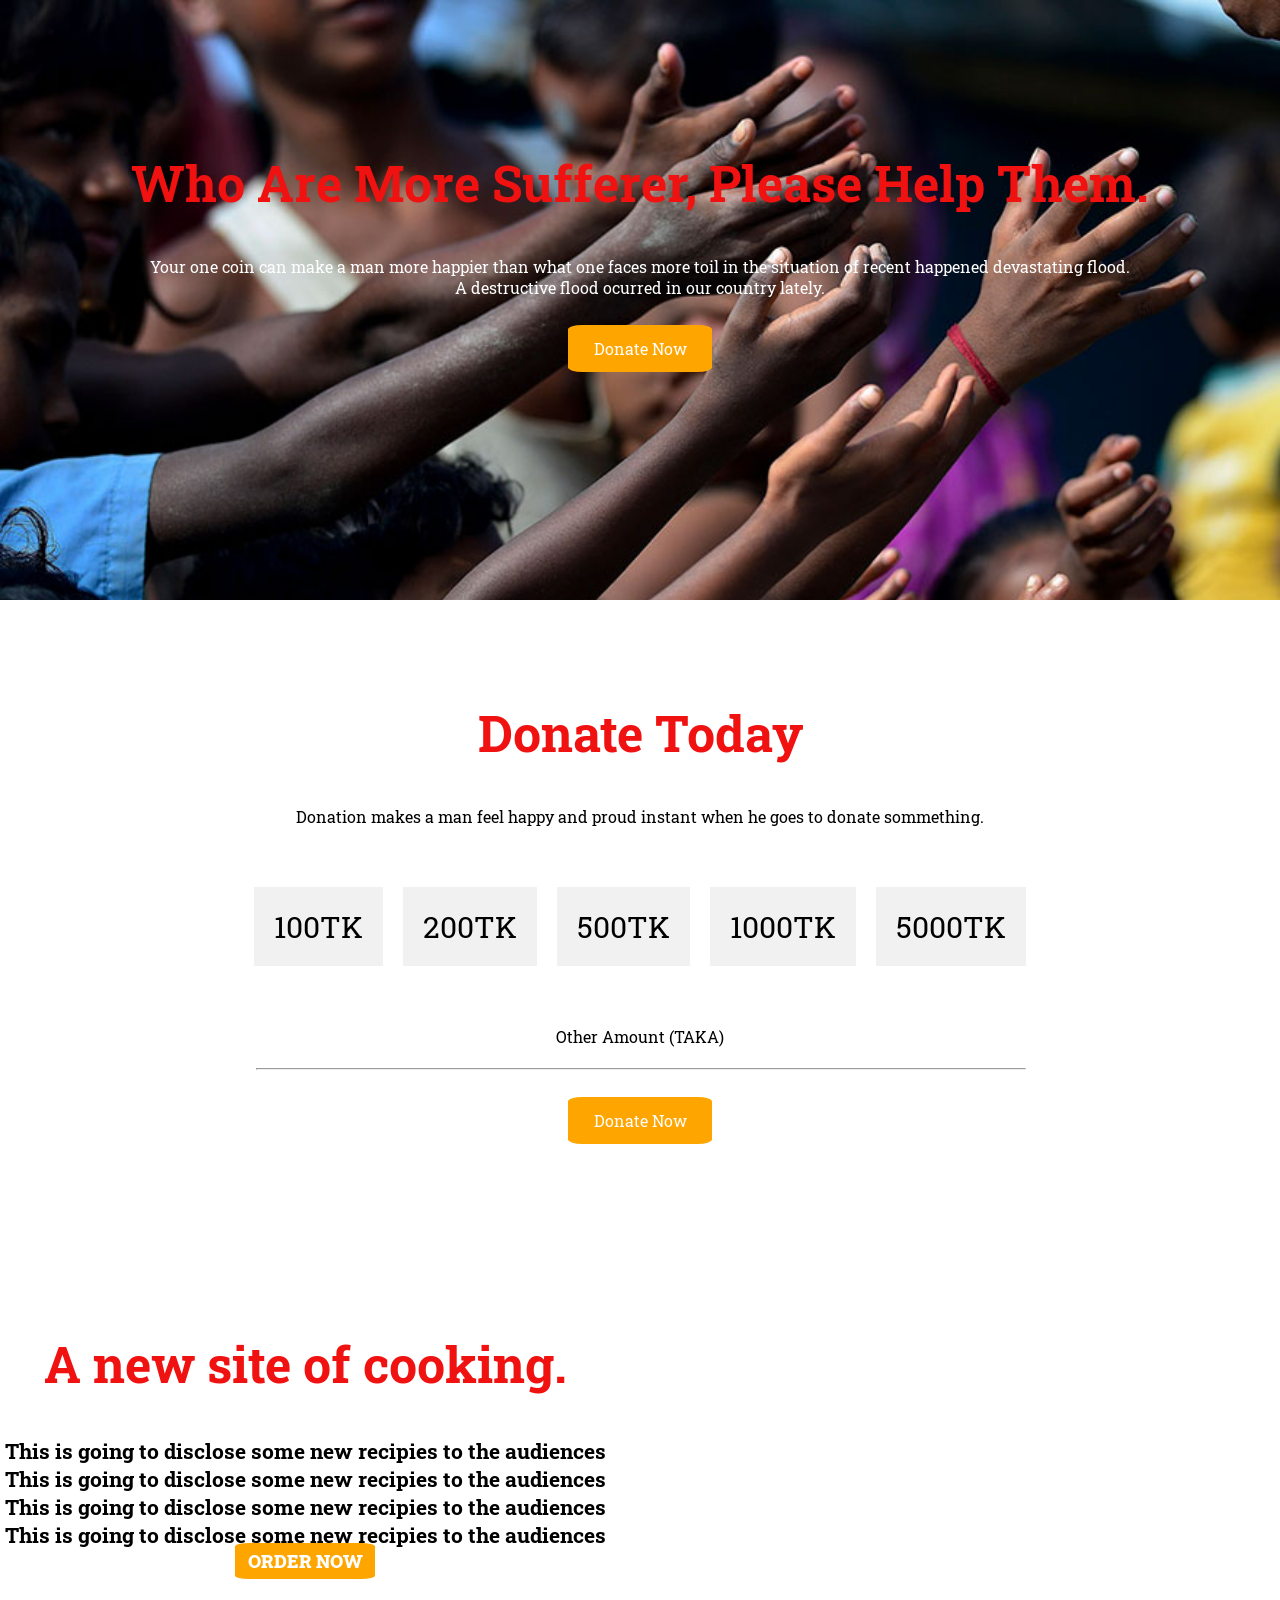
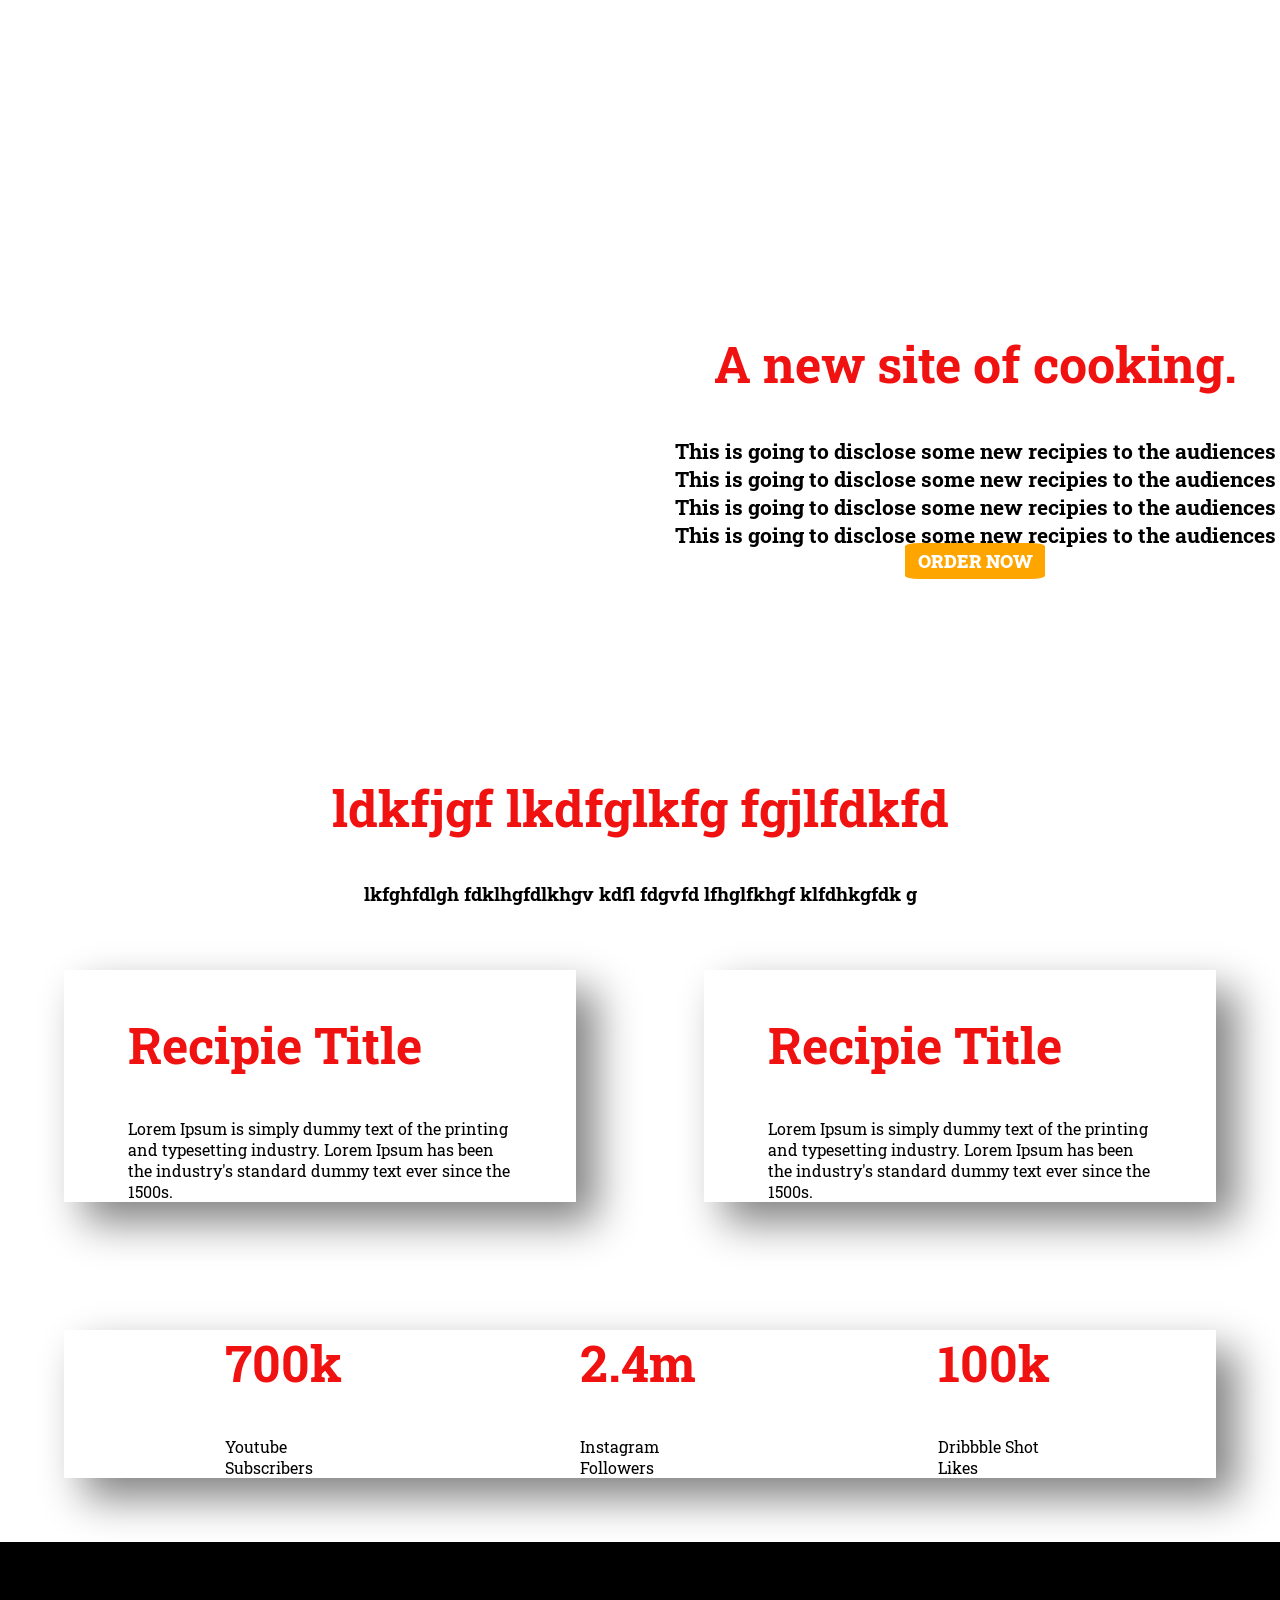
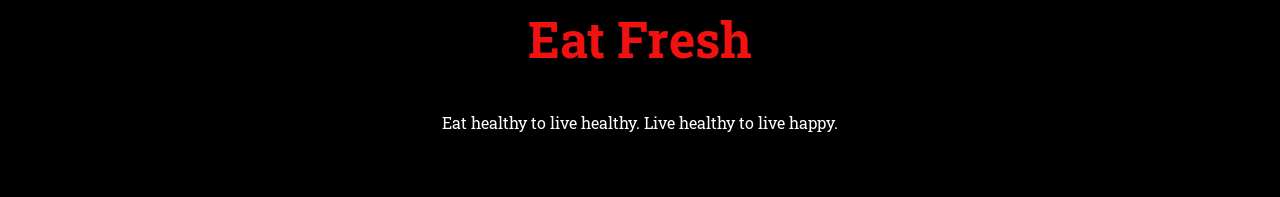
==== M5.html @ 8931bf1c "my web" ====
<!DOCTYPE html>
<html lang="en">
<head>
    <meta charset="UTF-8">
    <meta http-equiv="X-UA-Compatible" content="IE=edge">
    <meta name="viewport" content="width=device-width, initial-scale=1.0">
    <link rel="preconnect" href="https://fonts.googleapis.com">
    <link rel="preconnect" href="https://fonts.gstatic.com" crossorigin>
    <link href="https://fonts.googleapis.com/css2?family=Arima:wght@500&family=Dancing+Script:wght@700&family=Oswald:wght@400;500&family=Roboto+Slab:wght@300&display=swap" rel="stylesheet">
    <title>Donate People</title>
    <link rel="stylesheet" href="style.css">
</head>
<body>
        <section class="first-heading">
            <div class="first-heading-child">
                <h1>Who Are More Sufferer, Please Help Them. </h1>
                <p>Your one coin can make a man more happier than what one faces more toil in the situation of recent happened devastating flood.</p>
                <p>A destructive flood ocurred in our country lately.</p>
                <div class="first-btn">
                    <a  href="">Donate Now</a>
                </div>
               
            </div>
        </section>

        <section class="second-heading">
            <div class="second-heading-child-1">
                <h1>Donate Today</h1>
                <p>Donation makes a man feel happy and proud instant when he goes to donate sommething.</p>
            </div>

            <div class="second-heading-child-2">
                <div>100TK</div>
                <div id="round-shape">200TK</div>
                <div>500TK</div>
                <div>1000TK</div>
                <div>5000TK</div> 
            </div>

            <div class="second-heading-child-3">
                <p>Other Amount (TAKA)</p><br>
                <hr>
                    <div class="first-btn">
                        <a href="">Donate Now</a>
                    </div>
               
            </div>

        </section>



    <section class="heading-one">
        <div class="one-part">
            <h1>A new site of <span>cooking</span>.</h1>
            <h3>This is going to disclose some new recipies to the audiences This is going to disclose some new recipies to the audiences This is going to disclose some new recipies to the audiences This is going to disclose some new recipies to the audiences</h3>
            <a href="">ORDER NOW</a>
        </div>
            
        <div class="one-part-img">
            <img src="images/bg2.jpg" alt="">
        </div>
    </section>

    <section class="heading-two">
        <div class="one-part-img">
            <img src="images/bg1.jpg" alt="">
        </div>

        <div class="one-part">
            <h1>A new site of <span>cooking</span>.</h1>
            <h3>This is going to disclose some new recipies to the audiences This is going to disclose some new recipies to the audiences This is going to disclose some new recipies to the audiences This is going to disclose some new recipies to the audiences</h3>
            <a href="">ORDER NOW</a>
        </div>
    </section>

    <section class="">
                <div class="recipy-title">
                    <h1>ldkfjgf lkdfglkfg  fgjlfdkfd</h1>
                    <h3>lkfghfdlgh fdklhgfdlkhgv kdfl fdgvfd lfhglfkhgf klfdhkgfdk g</h3>
                </div>
        <div class="recipy">
                    
                <div class="recipy-item1">
                    <img src="images/food1.png" alt="">
                    <h1>Recipie Title</h1>
                    <p>Lorem Ipsum is simply dummy text of the printing and 
                            typesetting industry. Lorem Ipsum has been the industry's 
                    standard dummy text ever since the 1500s.</p>
                 </div>

            <div class="recipy-item2">
                <img src="images/food2.png" alt="">
                <h1>Recipie Title</h1>
                <p>Lorem Ipsum is simply dummy text of the printing and 
                    typesetting industry. Lorem Ipsum has been the industry's 
                    standard dummy text ever since the 1500s.</p>
            </div>

        </div>
    </section>

    <section class="price">
        <div class="price-item">
                <div class="youtube">
                    <h1>700k</h1>
                    <p>Youtube Subscribers</p>
                </div>
                <div class="instagram">
                    <h1>2.4m</h1>
                    <p>Instagram Followers</p>
                </div>
                <div class="drip">
                    <h1>100k</h1>
                    <p>Dribbble Shot Likes</p>
                </div>
        </div>
    </section>
   
</body>
<footer>
    <h1>Eat Fresh</h1>
    <p>Eat healthy to live healthy. Live healthy to live happy.</p>
</footer>
</html>
---- style.css ----
* {
    margin: 0;
    padding: 0;
}
body {
    font-family: 'Arima', cursive;
    font-family: 'Dancing Script', cursive;
    font-family: 'Oswald', sans-serif;
    font-family: 'Roboto Slab', serif;
}

.first-heading {
    background-image: url(images/101.jpg);
    background-repeat: no-repeat;
    background-size: cover;
    height: 600px;
    margin-bottom: 100px;
}
.first-heading-child {
    text-align: center;
    padding-top: 150px;
    color: white;
}
h1 {
    font-size: 50px;
    font-weight: 700;
    color: rgb(240, 17, 17);
    padding-bottom: 40px;
}
.first-btn {
    padding-top: 40px;
}

.second-heading-child-1 {
    text-align: center;
}
.second-heading-child-2 {
    display: flex;
    justify-content: center;
    align-items: center;
    margin-top: 50px;
    margin-bottom: 50px;
}
.second-heading-child-2 > div {
    background-color: #f1f1f1;
    margin: 10px;
    padding: 20px;
    font-size: 30px;   
}
#round-shape {
    border: 1% solid rgb(226, 31, 89);
}
.second-heading-child-3 {
    text-align: center;
}

hr {width: 60%; margin: 0 20% 0 20%;}


.heading-one {
    display: flex;
    
    background-repeat: no-repeat;
    background-size: cover;
    background-position: 100%;
    height: 600px;
    
    
}
.one-part {
    width: 50%;
    text-align: center;
    font-weight: 900;
    font-size: large;
    padding-top: 200px;

    
}
.one-part-img {
    width:50%;
    padding: 30px 30px;
    
}
.one-part-img img {
    width: 70%;
    border-radius: 20%;
}
a {
    text-decoration: none;
    background-color: orange;
    padding: 1% 2%;
    border-radius: 10%;
    color: white;
}
.heading-two {
    display: flex;
    background-image: url(images/bg3.jpg);
    height: 580px;
}

.recipy-title {
    text-align: center;
    margin-top: 5%;
    margin-bottom: 5%;

}

.recipy {
    display: flex;
    
}  
.recipy-item1 {
    width: 40%;
    margin-left: 5%;
    margin-right: 5%;
    margin-bottom: 5%;
    padding-left: 5%; 
    padding-right: 5%;
    box-shadow: 20px 20px 40px gray;
}

.recipy-item1 img {
    width: 80%;
    padding-top: 10%;
    
}
.recipy-item2 {
    width: 40%;
    margin-left: 5%;
    margin-right: 5%;
    margin-bottom: 5%;
    padding-left: 5%;
    padding-right: 5%;
    box-shadow: 20px 20px 40px gray;
    
}
.recipy-item2 img {
    width: 80%;
    padding-top: 10%;
    
}
.price {
    width: 80%;
    margin-left: 5%;
    margin-right: 5%;
    margin-top: 5%;
    margin-bottom: 5%;
    padding-left: 5%;
    padding-right: 5%;
    box-shadow: 20px 20px 40px gray;
}

.price-item {
    display: flex;
    padding-left: 5%;
    padding-right: 5%;
}

.youtube {
    
    padding-left: 5%;
    padding-right: 20%;
}
.instagram {
    
    padding-left: 5%;
    padding-right: 20%;
}
.drip {
    
    padding-left: 5%;
    padding-right: 5%;
}
footer {
    text-align: center;
    background-color: black;
    color: white;
    padding: 5% 5%;
}
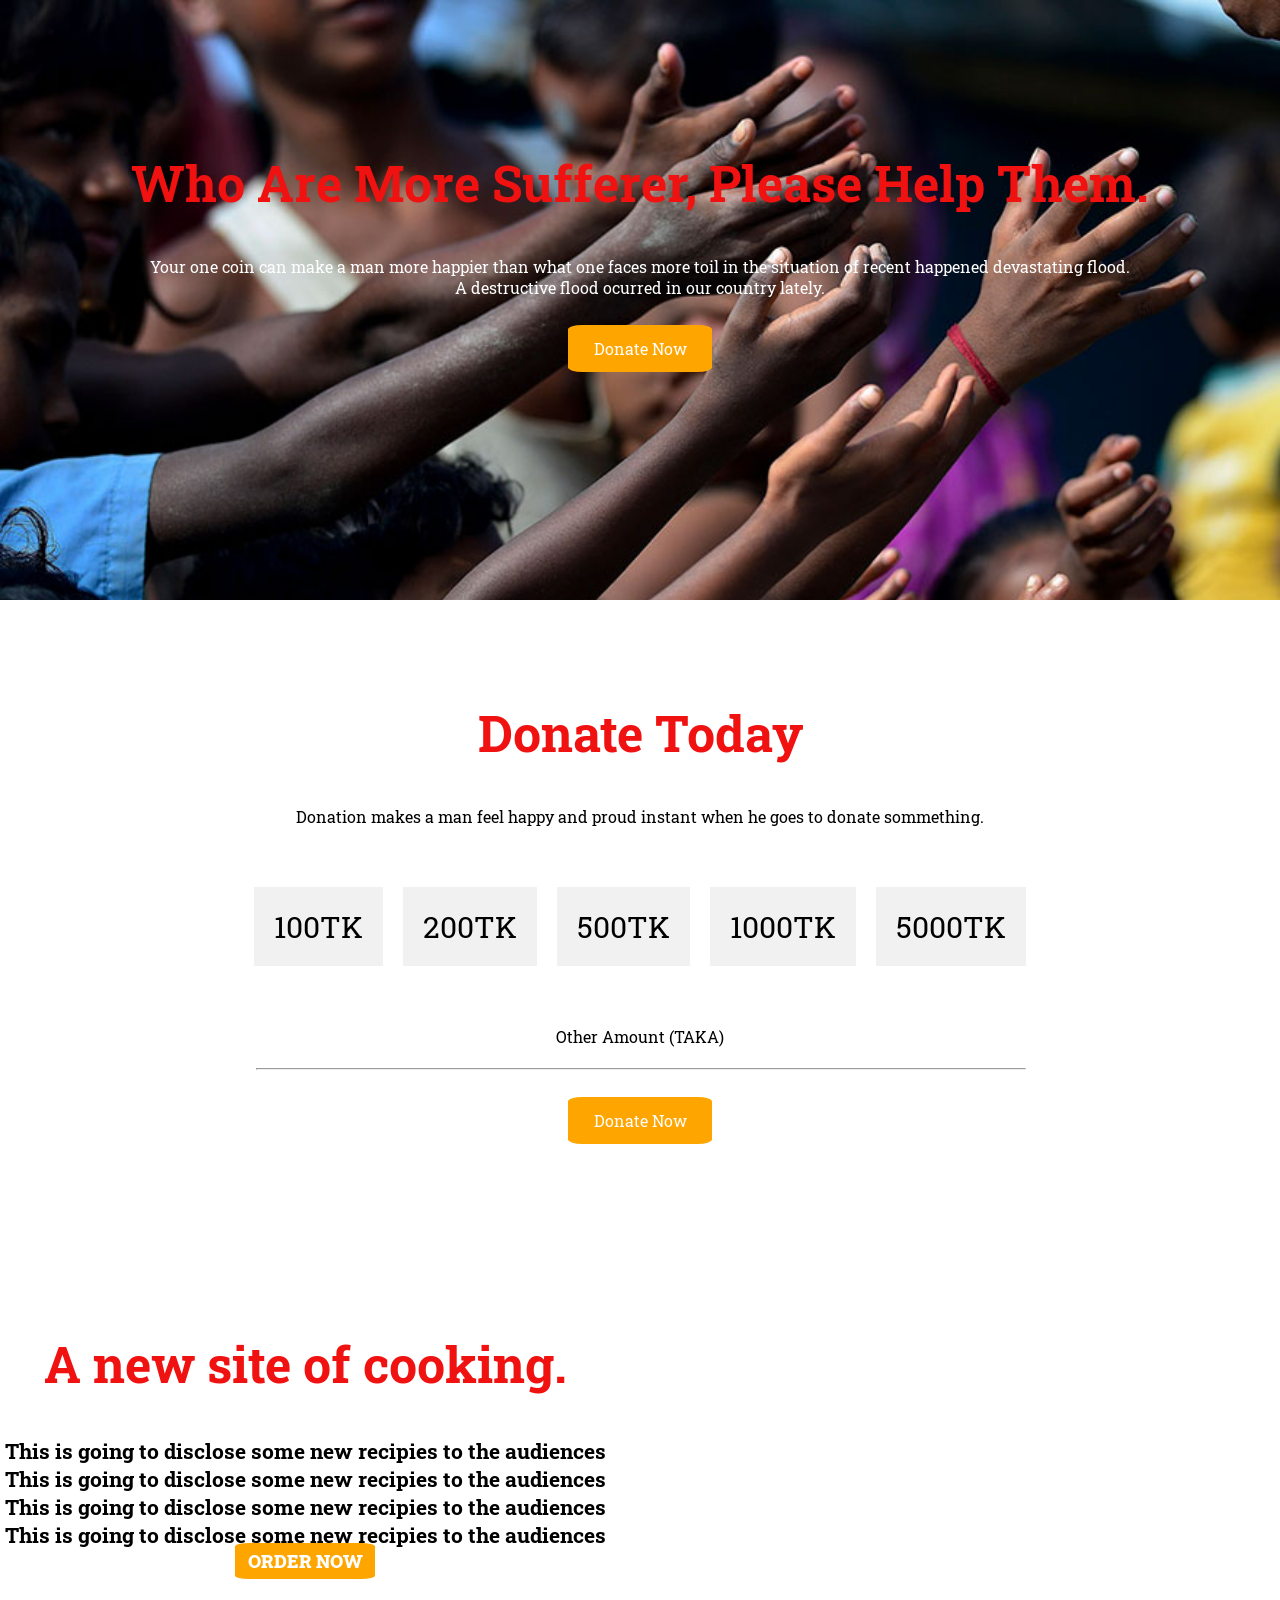
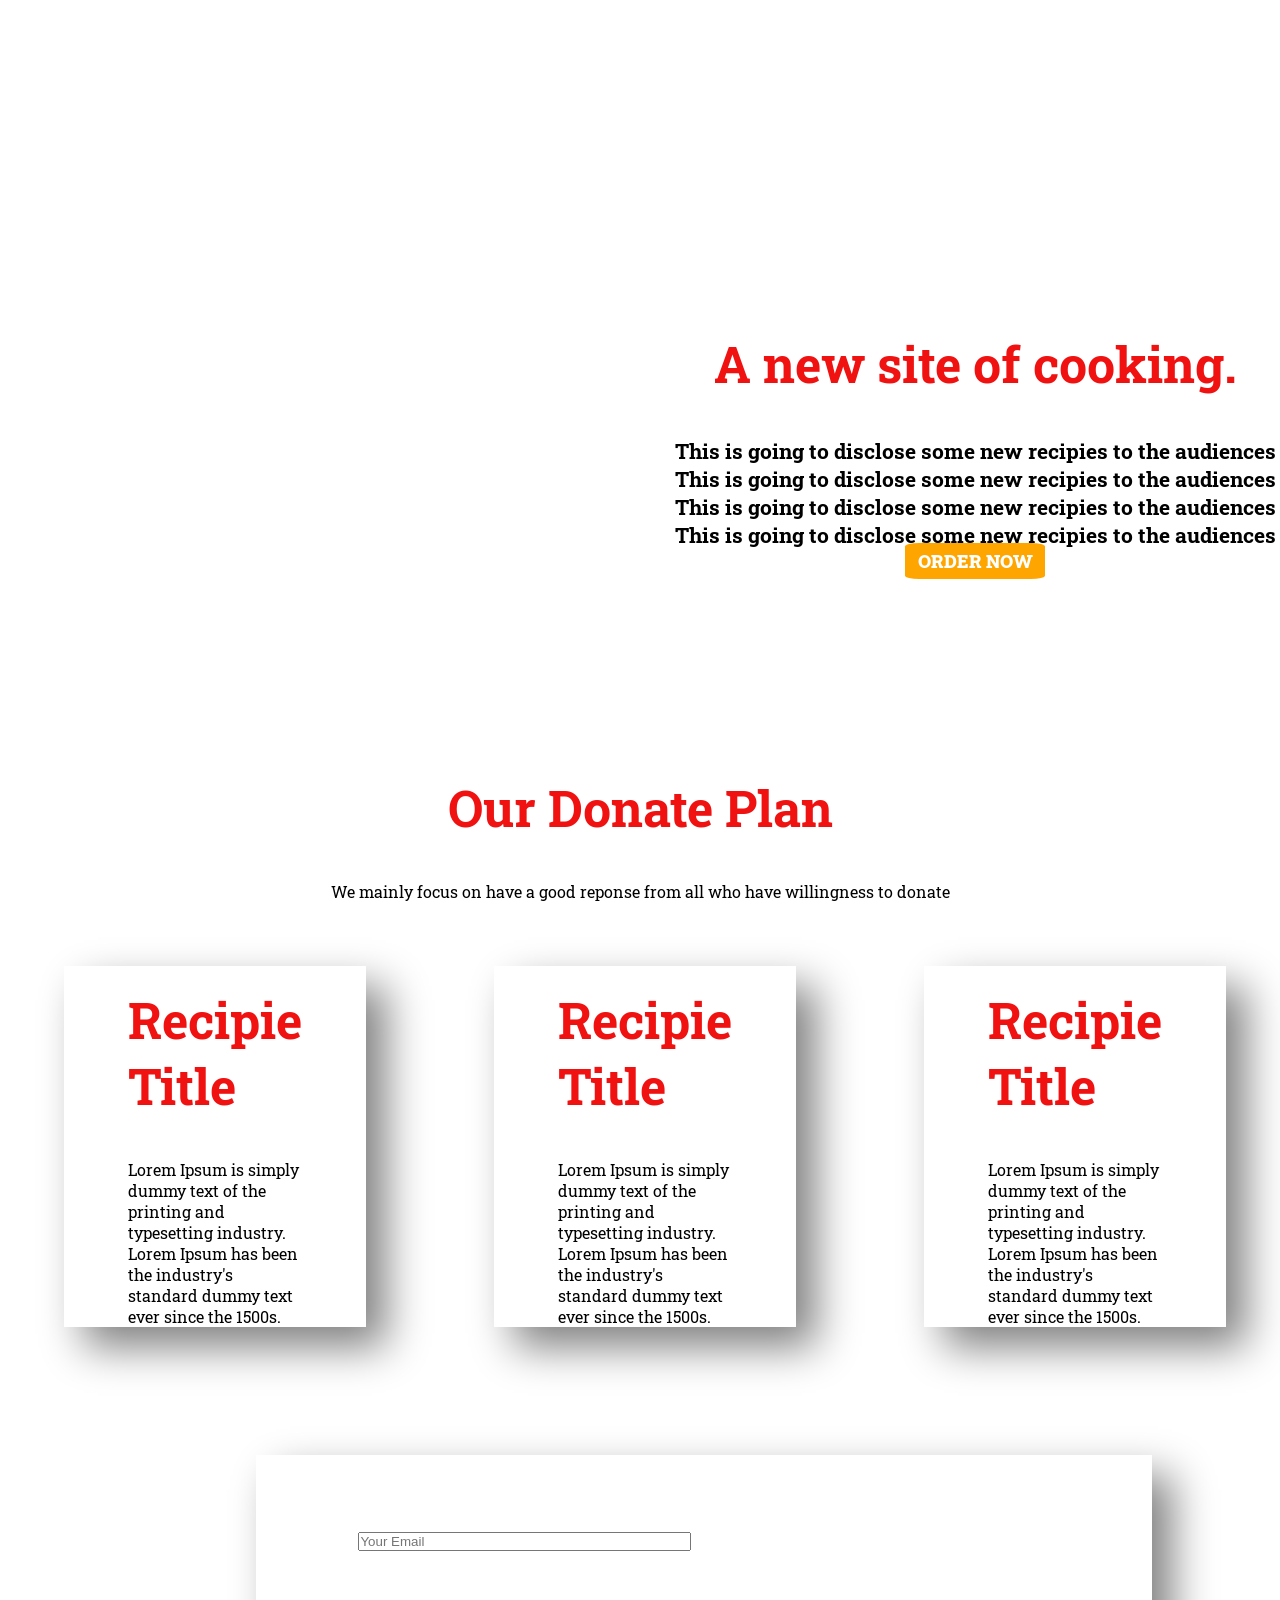
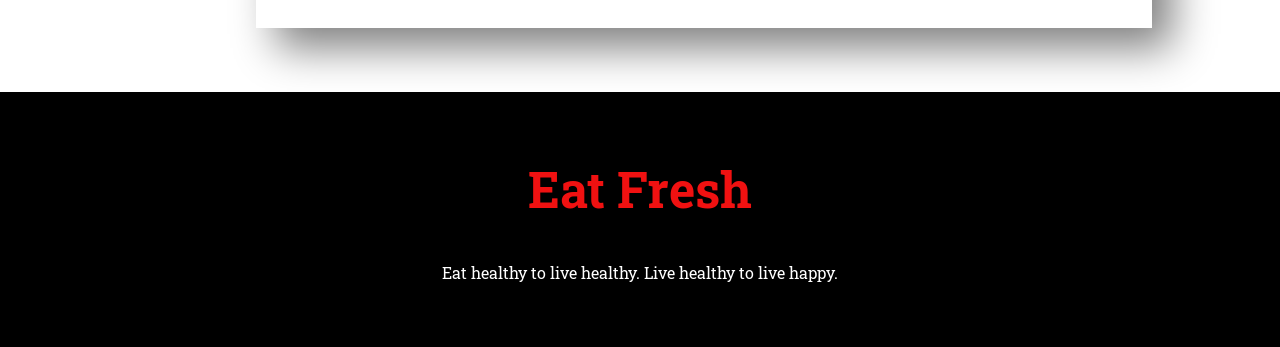
==== commit 20f2d51e: "form add" ====
--- a/M5.html
+++ b/M5.html
@@ -76,8 +76,8 @@
 
     <section class="">
                 <div class="recipy-title">
-                    <h1>ldkfjgf lkdfglkfg  fgjlfdkfd</h1>
-                    <h3>lkfghfdlgh fdklhgfdlkhgv kdfl fdgvfd lfhglfkhgf klfdhkgfdk g</h3>
+                    <h1>Our Donate Plan</h1>
+                    <p>We mainly focus on have a good reponse from all who have willingness to donate</p>
                 </div>
         <div class="recipy">
                     
@@ -87,33 +87,28 @@
                     <p>Lorem Ipsum is simply dummy text of the printing and 
                             typesetting industry. Lorem Ipsum has been the industry's 
                     standard dummy text ever since the 1500s.</p>
-                 </div>
+                </div>
 
-            <div class="recipy-item2">
-                <img src="images/food2.png" alt="">
-                <h1>Recipie Title</h1>
-                <p>Lorem Ipsum is simply dummy text of the printing and 
-                    typesetting industry. Lorem Ipsum has been the industry's 
-                    standard dummy text ever since the 1500s.</p>
-            </div>
-
+                <div class="recipy-item2">
+                    <img src="images/food2.png" alt="">
+                    <h1>Recipie Title</h1>
+                    <p>Lorem Ipsum is simply dummy text of the printing and 
+                        typesetting industry. Lorem Ipsum has been the industry's 
+                        standard dummy text ever since the 1500s.</p>
+                </div>
+                <div class="recipy-item2">
+                    <img src="images/food2.png" alt="">
+                    <h1>Recipie Title</h1>
+                    <p>Lorem Ipsum is simply dummy text of the printing and 
+                        typesetting industry. Lorem Ipsum has been the industry's 
+                        standard dummy text ever since the 1500s.</p>
+                </div>
         </div>
     </section>
 
-    <section class="price">
-        <div class="price-item">
-                <div class="youtube">
-                    <h1>700k</h1>
-                    <p>Youtube Subscribers</p>
-                </div>
-                <div class="instagram">
-                    <h1>2.4m</h1>
-                    <p>Instagram Followers</p>
-                </div>
-                <div class="drip">
-                    <h1>100k</h1>
-                    <p>Dribbble Shot Likes</p>
-                </div>
+    <section class="form">
+        <div class="email-form"> 
+            <input type="email" name="Email" size="40"value="" placeholder="Your Email">
         </div>
     </section>
    
--- a/style.css
+++ b/style.css
@@ -140,10 +140,10 @@
     padding-top: 10%;
     
 }
-.price {
-    width: 80%;
-    margin-left: 5%;
-    margin-right: 5%;
+.form {
+    width: 60%;
+    margin-left: 20%;
+    margin-right: 20%;
     margin-top: 5%;
     margin-bottom: 5%;
     padding-left: 5%;
@@ -151,10 +151,13 @@
     box-shadow: 20px 20px 40px gray;
 }
 
-.price-item {
+.email-form {
     display: flex;
+    padding-top: 10%;
+    padding-bottom: 10%;
     padding-left: 5%;
     padding-right: 5%;
+    
 }
 
 .youtube {
@@ -162,16 +165,7 @@
     padding-left: 5%;
     padding-right: 20%;
 }
-.instagram {
-    
-    padding-left: 5%;
-    padding-right: 20%;
-}
-.drip {
-    
-    padding-left: 5%;
-    padding-right: 5%;
-}
+
 footer {
     text-align: center;
     background-color: black;
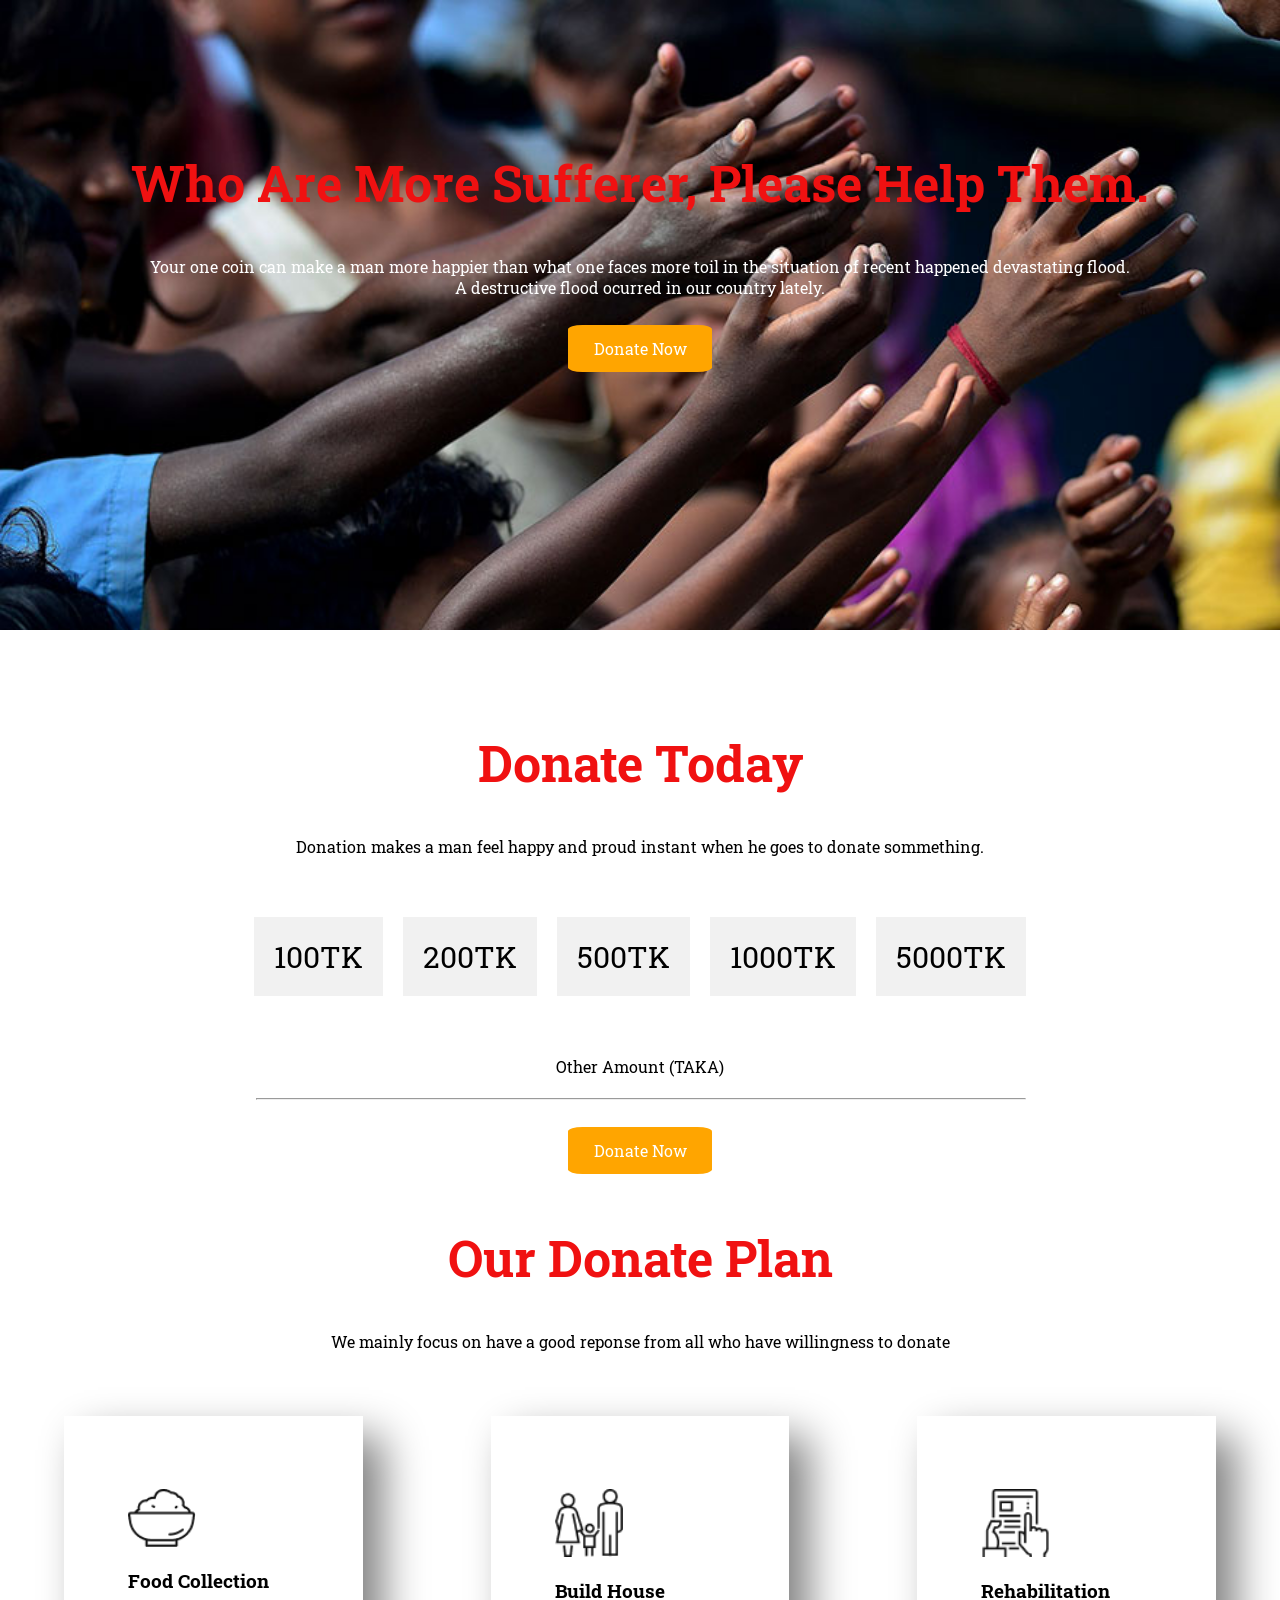
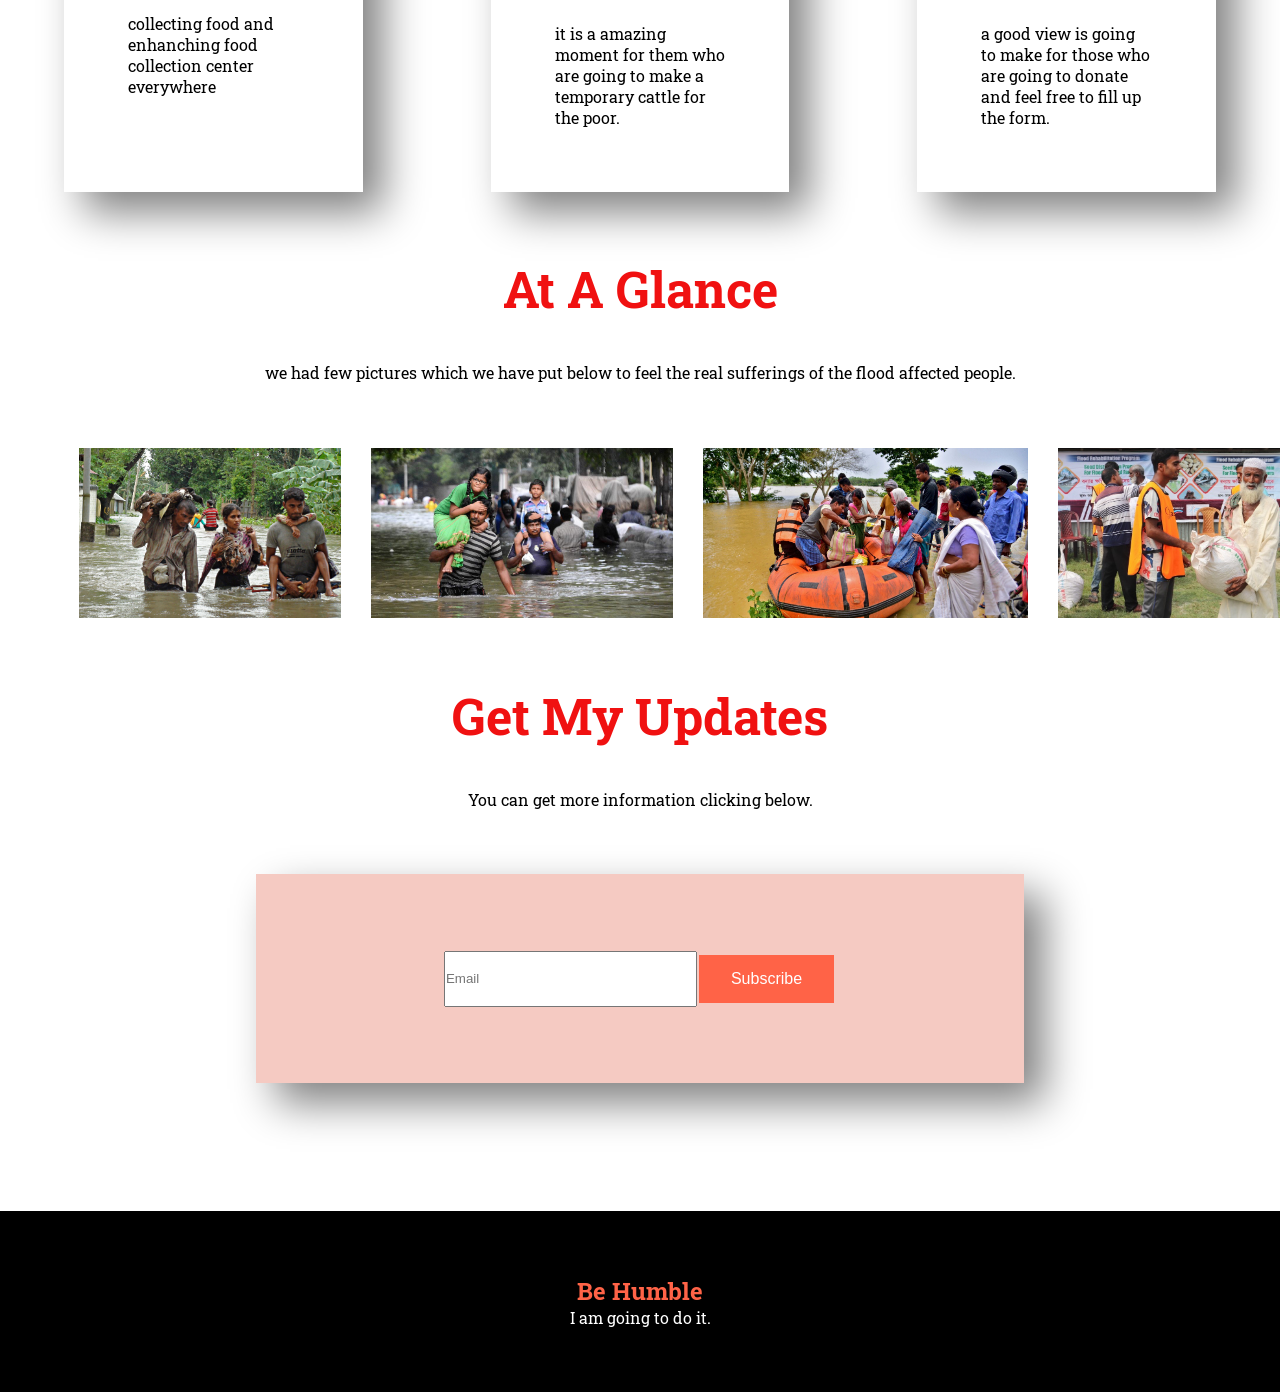
==== commit 34782b66: "added" ====
--- a/M5.html
+++ b/M5.html
@@ -48,32 +48,6 @@
 
         </section>
 
-
-
-    <section class="heading-one">
-        <div class="one-part">
-            <h1>A new site of <span>cooking</span>.</h1>
-            <h3>This is going to disclose some new recipies to the audiences This is going to disclose some new recipies to the audiences This is going to disclose some new recipies to the audiences This is going to disclose some new recipies to the audiences</h3>
-            <a href="">ORDER NOW</a>
-        </div>
-            
-        <div class="one-part-img">
-            <img src="images/bg2.jpg" alt="">
-        </div>
-    </section>
-
-    <section class="heading-two">
-        <div class="one-part-img">
-            <img src="images/bg1.jpg" alt="">
-        </div>
-
-        <div class="one-part">
-            <h1>A new site of <span>cooking</span>.</h1>
-            <h3>This is going to disclose some new recipies to the audiences This is going to disclose some new recipies to the audiences This is going to disclose some new recipies to the audiences This is going to disclose some new recipies to the audiences</h3>
-            <a href="">ORDER NOW</a>
-        </div>
-    </section>
-
     <section class="">
                 <div class="recipy-title">
                     <h1>Our Donate Plan</h1>
@@ -81,40 +55,57 @@
                 </div>
         <div class="recipy">
                     
-                <div class="recipy-item1">
-                    <img src="images/food1.png" alt="">
-                    <h1>Recipie Title</h1>
-                    <p>Lorem Ipsum is simply dummy text of the printing and 
-                            typesetting industry. Lorem Ipsum has been the industry's 
-                    standard dummy text ever since the 1500s.</p>
+                <div class="food-item1">
+                    <img src="icons/food.png" alt="">
+                    <h3 style="padding-bottom: 20px;">Food Collection</h3>
+                    <p>collecting food and enhanching food collection center everywhere</p>
                 </div>
 
-                <div class="recipy-item2">
-                    <img src="images/food2.png" alt="">
-                    <h1>Recipie Title</h1>
-                    <p>Lorem Ipsum is simply dummy text of the printing and 
-                        typesetting industry. Lorem Ipsum has been the industry's 
-                        standard dummy text ever since the 1500s.</p>
+                <div class="food-item1">
+                    <img src="icons/shelter.png" alt="">
+                    <h3 style="padding-bottom: 20px;">Build House</h3>
+                    <p>it is a amazing moment for them who are going to make a temporary cattle for the poor.</p>
                 </div>
-                <div class="recipy-item2">
-                    <img src="images/food2.png" alt="">
-                    <h1>Recipie Title</h1>
-                    <p>Lorem Ipsum is simply dummy text of the printing and 
-                        typesetting industry. Lorem Ipsum has been the industry's 
-                        standard dummy text ever since the 1500s.</p>
+                <div class="food-item1">
+                    <img src="icons/Frame-1.png" alt="">
+                    <h3 style="padding-bottom: 20px;">Rehabilitation</h3>
+                    <p>a good view is going to make for those who are going to donate and feel free to fill up the form.</p>
                 </div>
         </div>
     </section>
 
-    <section class="form">
-        <div class="email-form"> 
-            <input type="email" name="Email" size="40"value="" placeholder="Your Email">
+        <section">
+            <div class="second-heading-child-1">
+                <h1>At A Glance</h1>
+                <p>we had few pictures which we have put below to feel the real sufferings of the flood affected people.</p>
+            </div>
+
+            <div class="gallery">
+                <img src="images/donation3.jpg" alt="">
+                <img src="images/donation4.jpg" alt="">
+                <img src="images/donation5.jpg" alt="">
+                <img src="images/donation10.jpg" alt="">
+            </div>
+        </section>
+
+    <section>
+        <div class="second-heading-child-1">
+            <h1>Get My Updates</h1>
+            <p>You can get more information clicking below.</p>
+        </div>
+
+        <div class="form">
+            <div class="email-form"> 
+                    <input id="email" type="email" name="Email" size="30"value="" placeholder="Email">
+                    <button id="subscribe">Subscribe</button>
+            </div>
         </div>
     </section>
+    
    
 </body>
 <footer>
-    <h1>Eat Fresh</h1>
-    <p>Eat healthy to live healthy. Live healthy to live happy.</p>
+    <h2 style="color: tomato;">Be Humble</h2>
+    <p>I am going to do it.</p>
 </footer>
 </html>
--- a/style.css
+++ b/style.css
@@ -14,7 +14,7 @@
     background-image: url(images/101.jpg);
     background-repeat: no-repeat;
     background-size: cover;
-    height: 600px;
+    height: 630px;
     margin-bottom: 100px;
 }
 .first-heading-child {
@@ -58,33 +58,22 @@
 hr {width: 60%; margin: 0 20% 0 20%;}
 
 
-.heading-one {
+.gallery {
     display: flex;
-    
-    background-repeat: no-repeat;
-    background-size: cover;
-    background-position: 100%;
-    height: 600px;
-    
-    
+    margin-top: 50px;
+    margin-bottom: 50px;
+    margin-left: 5%;
+    margin-right: 5%;
+    width: 100px;
+    height: 200px;
 }
-.one-part {
-    width: 50%;
-    text-align: center;
-    font-weight: 900;
-    font-size: large;
-    padding-top: 200px;
+.gallery > img {
+    margin: 5px;
+    padding: 10px;
 
-    
 }
-.one-part-img {
-    width:50%;
-    padding: 30px 30px;
-    
-}
-.one-part-img img {
-    width: 70%;
-    border-radius: 20%;
+.gallery > img:hover {
+    transform: scale(1.5);
 }
 a {
     text-decoration: none;
@@ -93,11 +82,7 @@
     border-radius: 10%;
     color: white;
 }
-.heading-two {
-    display: flex;
-    background-image: url(images/bg3.jpg);
-    height: 580px;
-}
+
 
 .recipy-title {
     text-align: center;
@@ -110,44 +95,32 @@
     display: flex;
     
 }  
-.recipy-item1 {
+.food-item1 {
     width: 40%;
     margin-left: 5%;
     margin-right: 5%;
     margin-bottom: 5%;
     padding-left: 5%; 
     padding-right: 5%;
+    padding-top: 5%;
+    padding-bottom: 5%;
     box-shadow: 20px 20px 40px gray;
 }
 
-.recipy-item1 img {
-    width: 80%;
-    padding-top: 10%;
+.food-item1 img {
+    width: 40%;
+    padding-top: 5%;
+    padding-bottom: 10%;
     
 }
-.recipy-item2 {
-    width: 40%;
-    margin-left: 5%;
-    margin-right: 5%;
-    margin-bottom: 5%;
-    padding-left: 5%;
-    padding-right: 5%;
-    box-shadow: 20px 20px 40px gray;
+
     
-}
-.recipy-item2 img {
-    width: 80%;
-    padding-top: 10%;
-    
-}
 .form {
     width: 60%;
     margin-left: 20%;
     margin-right: 20%;
     margin-top: 5%;
-    margin-bottom: 5%;
-    padding-left: 5%;
-    padding-right: 5%;
+    margin-bottom: 10%;
     box-shadow: 20px 20px 40px gray;
 }
 
@@ -157,13 +130,23 @@
     padding-bottom: 10%;
     padding-left: 5%;
     padding-right: 5%;
+    justify-content: center;
+    background-color: rgba(243, 187, 177, 0.781); 
     
 }
 
-.youtube {
-    
-    padding-left: 5%;
-    padding-right: 20%;
+
+#subscribe {
+    background-color: tomato;
+    border: none;
+    color: white;
+    padding: 15px 32px;
+    text-align: center;
+    text-decoration: none;
+    display: inline-block;
+    font-size: 16px;
+    margin: 4px 2px;
+    cursor: pointer;
 }
 
 footer {
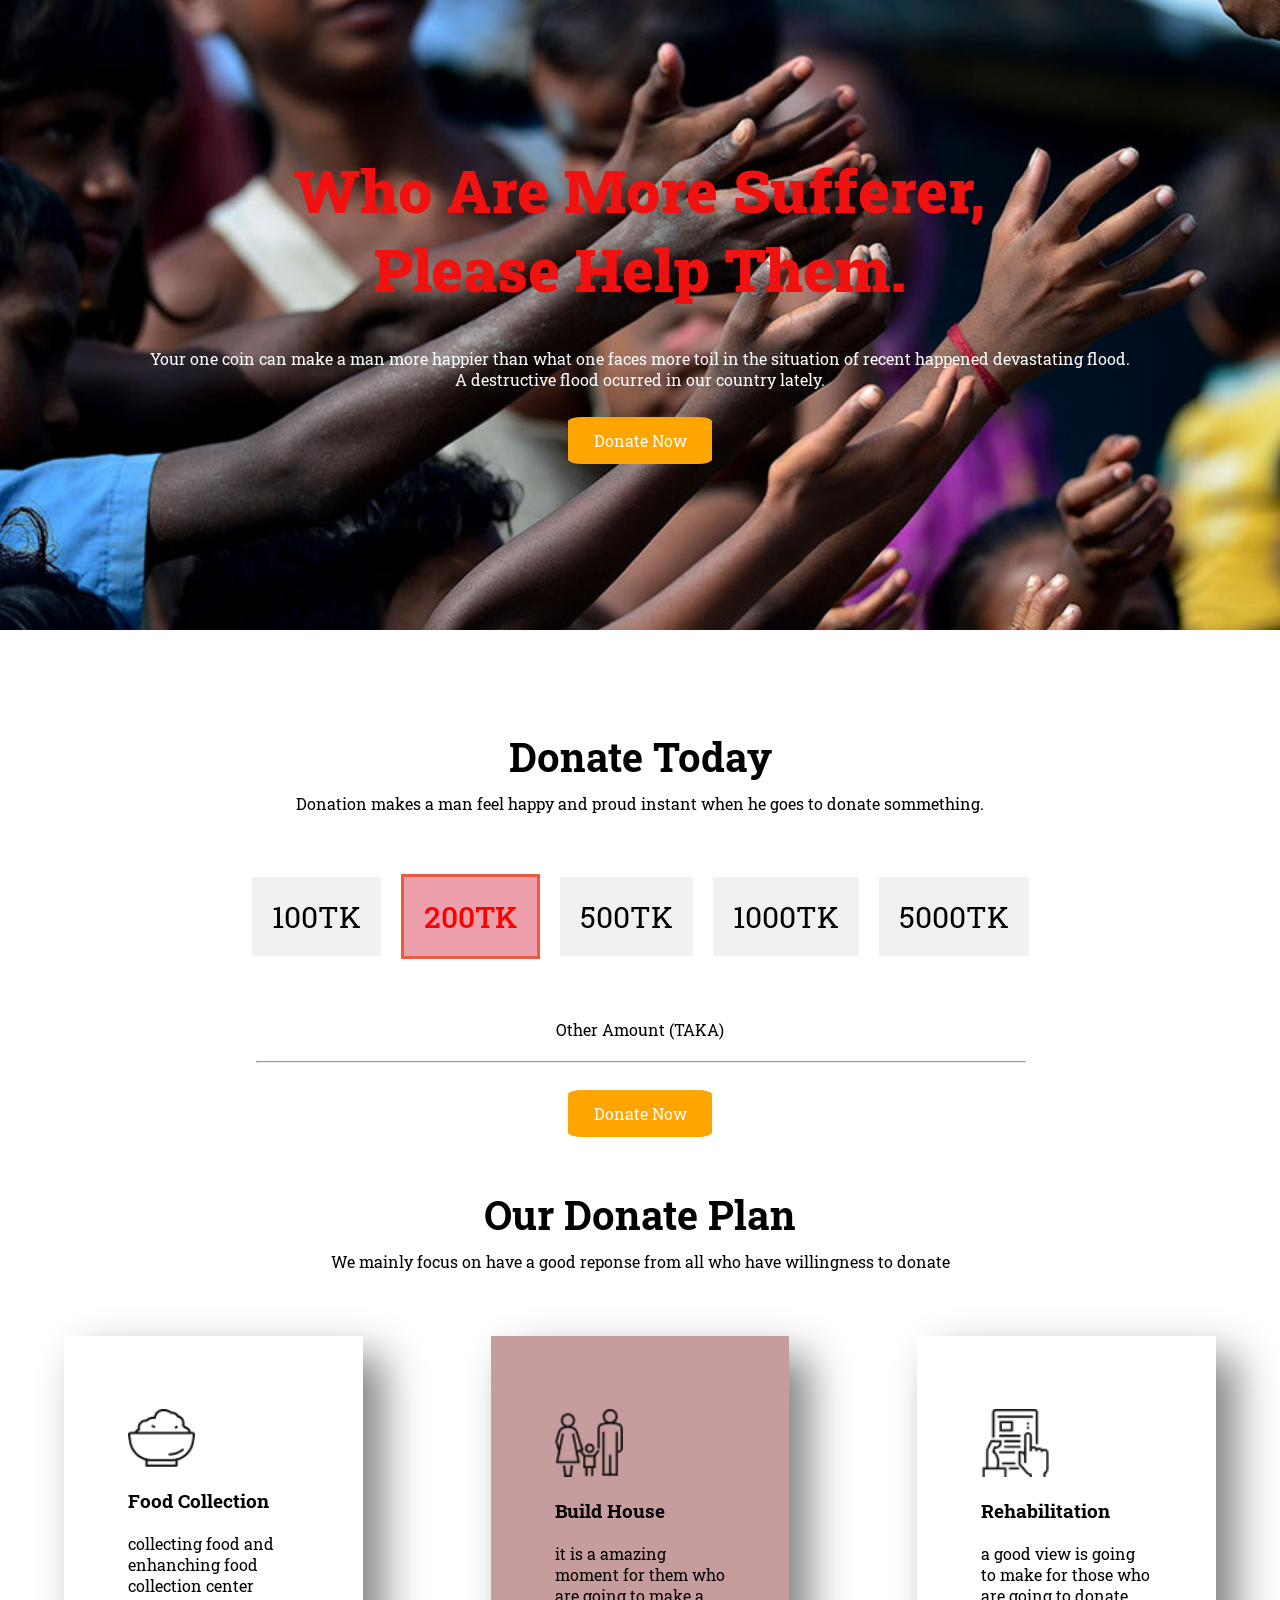
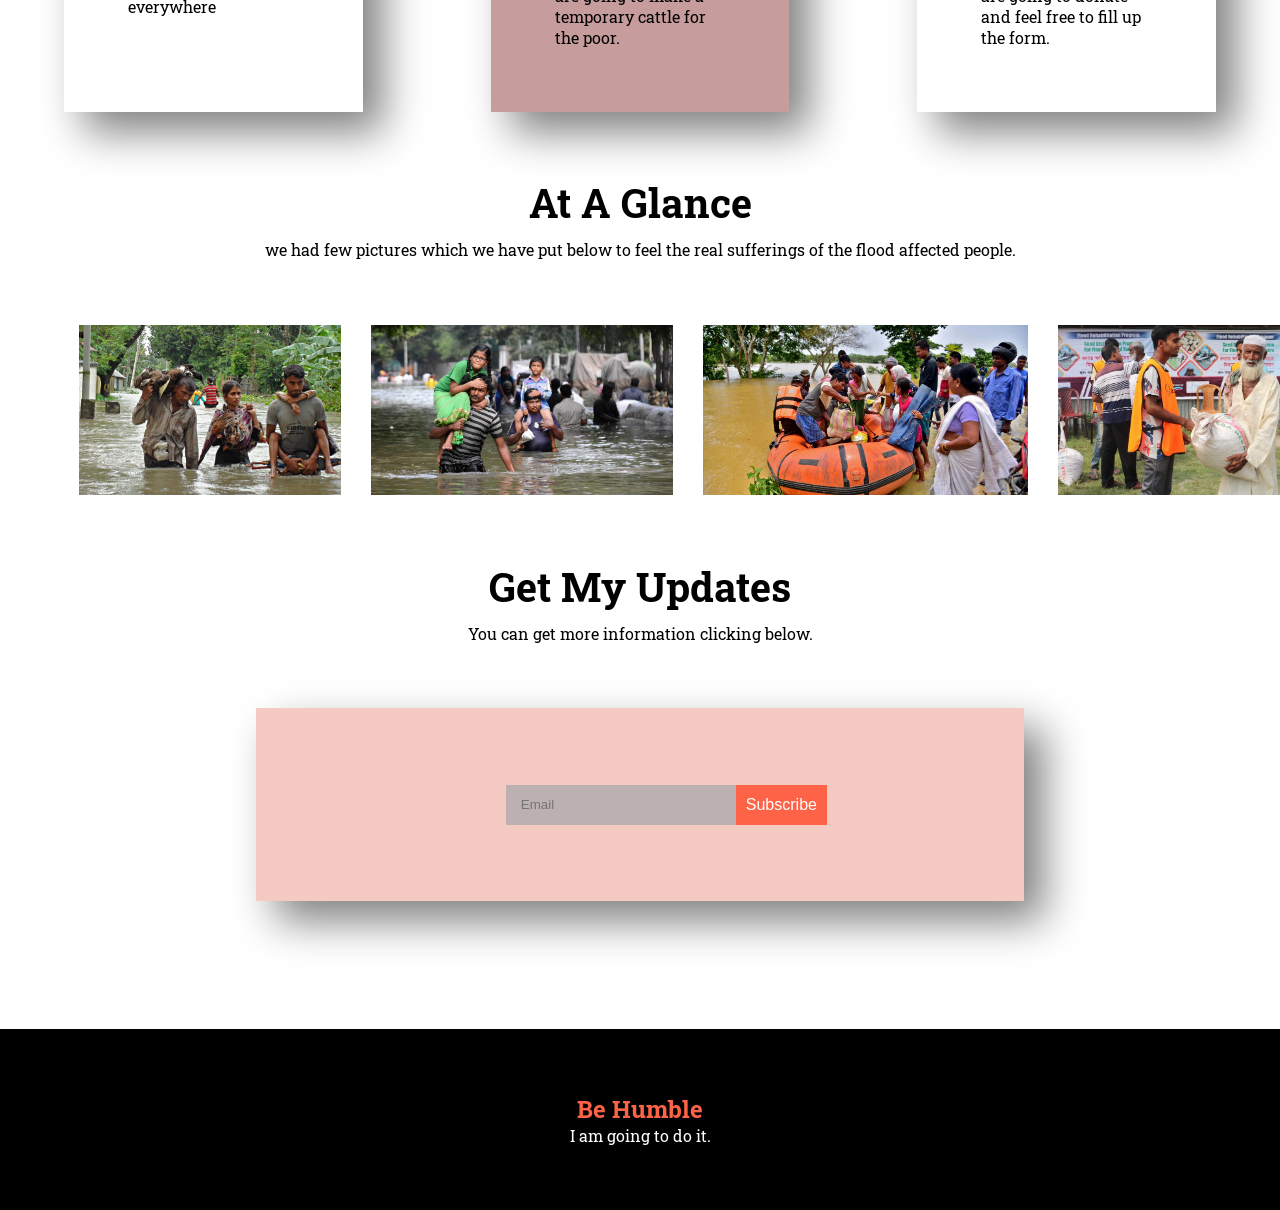
==== commit 00a8bfb1: "final add" ====
--- a/M5.html
+++ b/M5.html
@@ -13,7 +13,7 @@
 <body>
         <section class="first-heading">
             <div class="first-heading-child">
-                <h1>Who Are More Sufferer, Please Help Them. </h1>
+                <h1>Who Are More Sufferer,<br> Please Help Them. </h1>
                 <p>Your one coin can make a man more happier than what one faces more toil in the situation of recent happened devastating flood.</p>
                 <p>A destructive flood ocurred in our country lately.</p>
                 <div class="first-btn">
@@ -49,11 +49,11 @@
         </section>
 
     <section class="">
-                <div class="recipy-title">
+                <div class="food-section">
                     <h1>Our Donate Plan</h1>
                     <p>We mainly focus on have a good reponse from all who have willingness to donate</p>
                 </div>
-        <div class="recipy">
+        <div class="food-item">
                     
                 <div class="food-item1">
                     <img src="icons/food.png" alt="">
@@ -61,7 +61,7 @@
                     <p>collecting food and enhanching food collection center everywhere</p>
                 </div>
 
-                <div class="food-item1">
+                <div class="food-item1" style="background-color: rgb(199, 156, 156);">
                     <img src="icons/shelter.png" alt="">
                     <h3 style="padding-bottom: 20px;">Build House</h3>
                     <p>it is a amazing moment for them who are going to make a temporary cattle for the poor.</p>
@@ -96,8 +96,11 @@
 
         <div class="form">
             <div class="email-form"> 
+                <label for="">
                     <input id="email" type="email" name="Email" size="30"value="" placeholder="Email">
                     <button id="subscribe">Subscribe</button>
+                </label>
+                    
             </div>
         </div>
     </section>
--- a/style.css
+++ b/style.css
@@ -22,11 +22,16 @@
     padding-top: 150px;
     color: white;
 }
-h1 {
-    font-size: 50px;
-    font-weight: 700;
+.first-heading-child > h1 {
+    font-size: 60px;
+    font-weight: 900;
     color: rgb(240, 17, 17);
     padding-bottom: 40px;
+}
+h1 {
+    font-size: 40px;
+    font-weight: 700;
+    padding-bottom: 10px;
 }
 .first-btn {
     padding-top: 40px;
@@ -46,10 +51,14 @@
     background-color: #f1f1f1;
     margin: 10px;
     padding: 20px;
-    font-size: 30px;   
+    font-size: 30px;
 }
 #round-shape {
-    border: 1% solid rgb(226, 31, 89);
+    border-style:solid;
+    border-color: rgb(238, 90, 64);
+    background-color: rgb(238, 159, 172);
+    color: red;
+    font-weight: 500;
 }
 .second-heading-child-3 {
     text-align: center;
@@ -84,14 +93,14 @@
 }
 
 
-.recipy-title {
+.food-section {
     text-align: center;
     margin-top: 5%;
     margin-bottom: 5%;
 
 }
 
-.recipy {
+.food-item {
     display: flex;
     
 }  
@@ -128,7 +137,7 @@
     display: flex;
     padding-top: 10%;
     padding-bottom: 10%;
-    padding-left: 5%;
+    padding-left: 0%;
     padding-right: 5%;
     justify-content: center;
     background-color: rgba(243, 187, 177, 0.781); 
@@ -140,13 +149,23 @@
     background-color: tomato;
     border: none;
     color: white;
-    padding: 15px 32px;
+    padding: 11px 10px;
     text-align: center;
     text-decoration: none;
     display: inline-block;
     font-size: 16px;
-    margin: 4px 2px;
+    margin: 0px 0px;
     cursor: pointer;
+}
+input {
+    border: none;
+    width: 200px;
+    height: 40px;
+    padding: 0 15px;
+    background-color: rgb(189, 176, 176);
+}
+button {
+    position: absolute;
 }
 
 footer {
